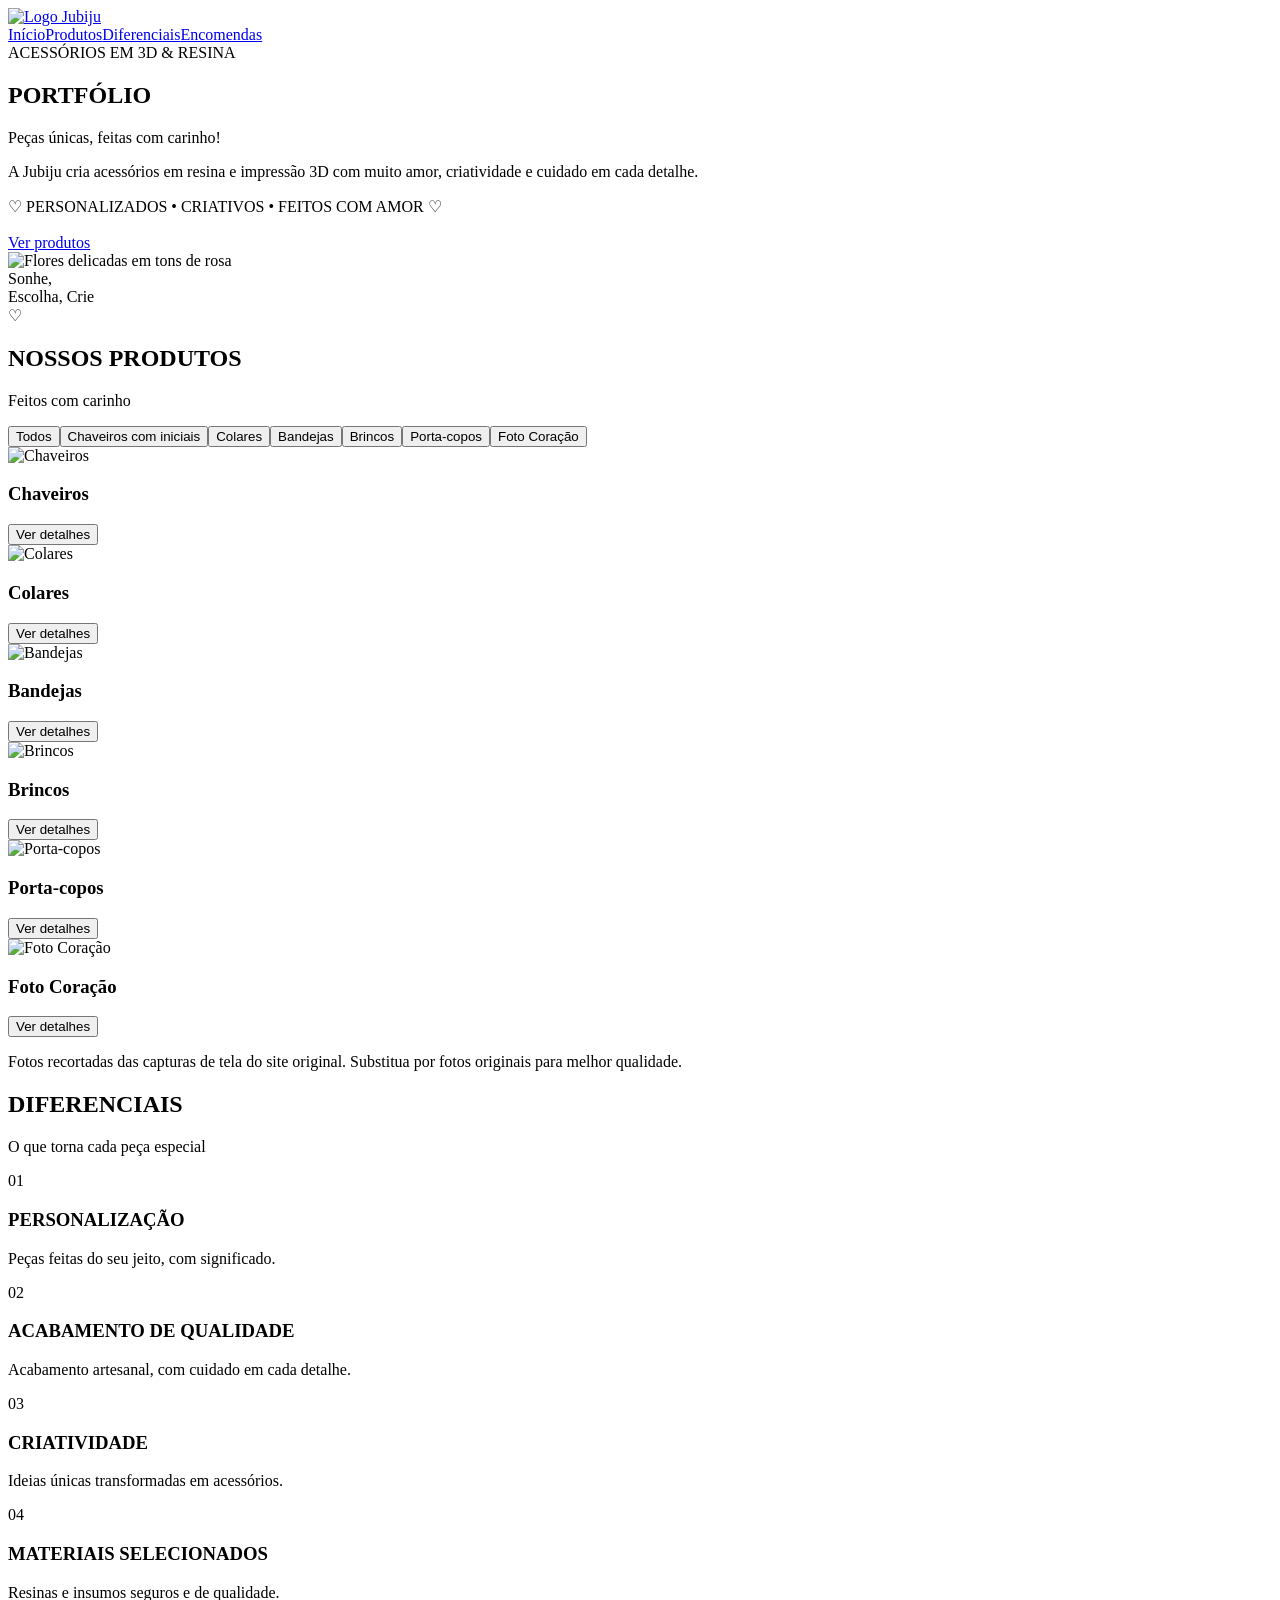
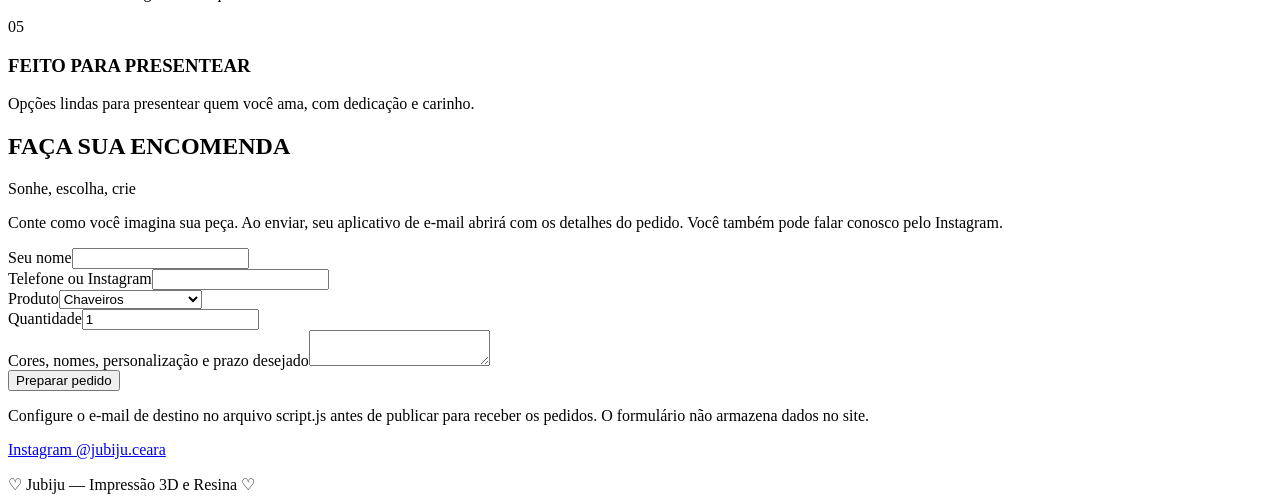
==== index.html @ cd48f94f "Add files via upload" ====
<!doctype html><html lang="pt-BR"><head><meta charset="utf-8"><meta name="viewport" content="width=device-width, initial-scale=1"><meta name="theme-color" content="#fff0f4"><meta name="description" content="Jubiju — acessórios em resina e impressão 3D, personalizados e feitos com carinho."><title>Jubiju | Portfólio — Resina e Impressão 3D</title><link rel="stylesheet" href="style.css"></head><body>
<header><a class="brand" href="#inicio" aria-label="Jubiju início"><img src="assets/logo.jpg" alt="Logo Jubiju"></a><nav><a href="#inicio">Início</a><a href="#produtos">Produtos</a><a href="#diferenciais">Diferenciais</a><a href="#encomendas">Encomendas</a></nav></header>
<main><section id="inicio" class="hero check"><div><div class="eyebrow">ACESSÓRIOS EM 3D &amp; RESINA</div><h1>PORTFÓLIO</h1><p class="script">Peças únicas, feitas com carinho!</p><p class="lead">A Jubiju cria acessórios em resina e impressão 3D com muito amor, criatividade e cuidado em cada detalhe.</p><div class="pill">♡ PERSONALIZADOS • CRIATIVOS • FEITOS COM AMOR ♡</div><br><a class="btn" href="#produtos">Ver produtos</a></div><div class="hero-art"><div class="arch"><img src="assets/flores.jpg" alt="Flores delicadas em tons de rosa"></div><div class="seal">Sonhe,<br>Escolha, Crie</div><div class="heart">♡</div></div></section>
<section id="produtos" class="section"><h2 class="section-title">NOSSOS PRODUTOS</h2><p class="subtitle">Feitos com carinho</p><div class="filters" role="group" aria-label="Filtrar produtos"><button class="filter active" data-filter="Todos">Todos</button><button class="filter" data-filter="Chaveiros com iniciais">Chaveiros com iniciais</button><button class="filter" data-filter="Colares">Colares</button><button class="filter" data-filter="Bandejas">Bandejas</button><button class="filter" data-filter="Brincos">Brincos</button><button class="filter" data-filter="Porta-copos">Porta-copos</button><button class="filter" data-filter="Foto Coração">Foto Coração</button></div><div class="cards"><article class="card" data-category="Chaveiros com iniciais"><img src="assets/chaveiros.jpg" alt="Chaveiros" loading="lazy"><div class="card-bottom"><h3>Chaveiros</h3><button class="detail" onclick="showProduct('Chaveiros','assets/chaveiros.jpg')">Ver detalhes</button></div></article>
<article class="card" data-category="Colares"><img src="assets/colares.jpg" alt="Colares" loading="lazy"><div class="card-bottom"><h3>Colares</h3><button class="detail" onclick="showProduct('Colares','assets/colares.jpg')">Ver detalhes</button></div></article>
<article class="card" data-category="Bandejas"><img src="assets/bandejas.jpg" alt="Bandejas" loading="lazy"><div class="card-bottom"><h3>Bandejas</h3><button class="detail" onclick="showProduct('Bandejas','assets/bandejas.jpg')">Ver detalhes</button></div></article>
<article class="card" data-category="Brincos"><img src="assets/brincos.jpg" alt="Brincos" loading="lazy"><div class="card-bottom"><h3>Brincos</h3><button class="detail" onclick="showProduct('Brincos','assets/brincos.jpg')">Ver detalhes</button></div></article>
<article class="card" data-category="Porta-copos"><img src="assets/portacopos.jpg" alt="Porta-copos" loading="lazy"><div class="card-bottom"><h3>Porta-copos</h3><button class="detail" onclick="showProduct('Porta-copos','assets/portacopos.jpg')">Ver detalhes</button></div></article>
<article class="card" data-category="Foto Coração"><img src="assets/coracao.jpg" alt="Foto Coração" loading="lazy"><div class="card-bottom"><h3>Foto Coração</h3><button class="detail" onclick="showProduct('Foto Coração','assets/coracao.jpg')">Ver detalhes</button></div></article></div><p class="note">Fotos recortadas das capturas de tela do site original. Substitua por fotos originais para melhor qualidade.</p></section>
<section id="diferenciais" class="striped"><div class="section"><h2 class="section-title">DIFERENCIAIS</h2><p class="subtitle">O que torna cada peça especial</p><div class="diff"><div class="diff-item"><span class="num">01</span><div><h3>PERSONALIZAÇÃO</h3><p>Peças feitas do seu jeito, com significado.</p></div></div><div class="diff-item"><span class="num">02</span><div><h3>ACABAMENTO DE QUALIDADE</h3><p>Acabamento artesanal, com cuidado em cada detalhe.</p></div></div><div class="diff-item"><span class="num">03</span><div><h3>CRIATIVIDADE</h3><p>Ideias únicas transformadas em acessórios.</p></div></div><div class="diff-item"><span class="num">04</span><div><h3>MATERIAIS SELECIONADOS</h3><p>Resinas e insumos seguros e de qualidade.</p></div></div><div class="diff-item"><span class="num">05</span><div><h3>FEITO PARA PRESENTEAR</h3><p>Opções lindas para presentear quem você ama, com dedicação e carinho.</p></div></div></div></div></section>
<section id="encomendas" class="section order"><h2 class="section-title">FAÇA SUA ENCOMENDA</h2><p class="subtitle">Sonhe, escolha, crie</p><p>Conte como você imagina sua peça. Ao enviar, seu aplicativo de e-mail abrirá com os detalhes do pedido. Você também pode falar conosco pelo Instagram.</p><form id="orderform" class="formgrid"><div class="field"><label for="nome">Seu nome</label><input id="nome" required></div><div class="field"><label for="contato">Telefone ou Instagram</label><input id="contato" required></div><div class="field"><label for="produto">Produto</label><select id="produto"><option>Chaveiros</option><option>Colares</option><option>Bandejas</option><option>Brincos</option><option>Porta-copos</option><option>Foto Coração</option><option>Impressão 3D</option><option>Outro personalizado</option></select></div><div class="field"><label for="quantidade">Quantidade</label><input id="quantidade" type="number" min="1" value="1" required></div><div class="field full"><label for="detalhes">Cores, nomes, personalização e prazo desejado</label><textarea id="detalhes" required></textarea></div><div class="field full"><button type="submit" class="btn">Preparar pedido</button></div></form><p class="note" id="status">Configure o e-mail de destino no arquivo script.js antes de publicar para receber os pedidos. O formulário não armazena dados no site.</p><p><a href="https://www.instagram.com/jubiju.ceara/" target="_blank" rel="noopener">Instagram @jubiju.ceara</a></p></section></main><footer>♡ Jubiju — Impressão 3D e Resina ♡</footer><dialog id="productDialog"><button class="close" onclick="document.getElementById('productDialog').close()" aria-label="Fechar">×</button><img id="dialogImg" alt=""><h2 id="dialogTitle"></h2><p>Peça artesanal. Consulte as opções de personalização e disponibilidade.</p><a class="btn" href="#encomendas" onclick="document.getElementById('productDialog').close()">Quero encomendar</a></dialog><script src="script.js"></script></body></html>
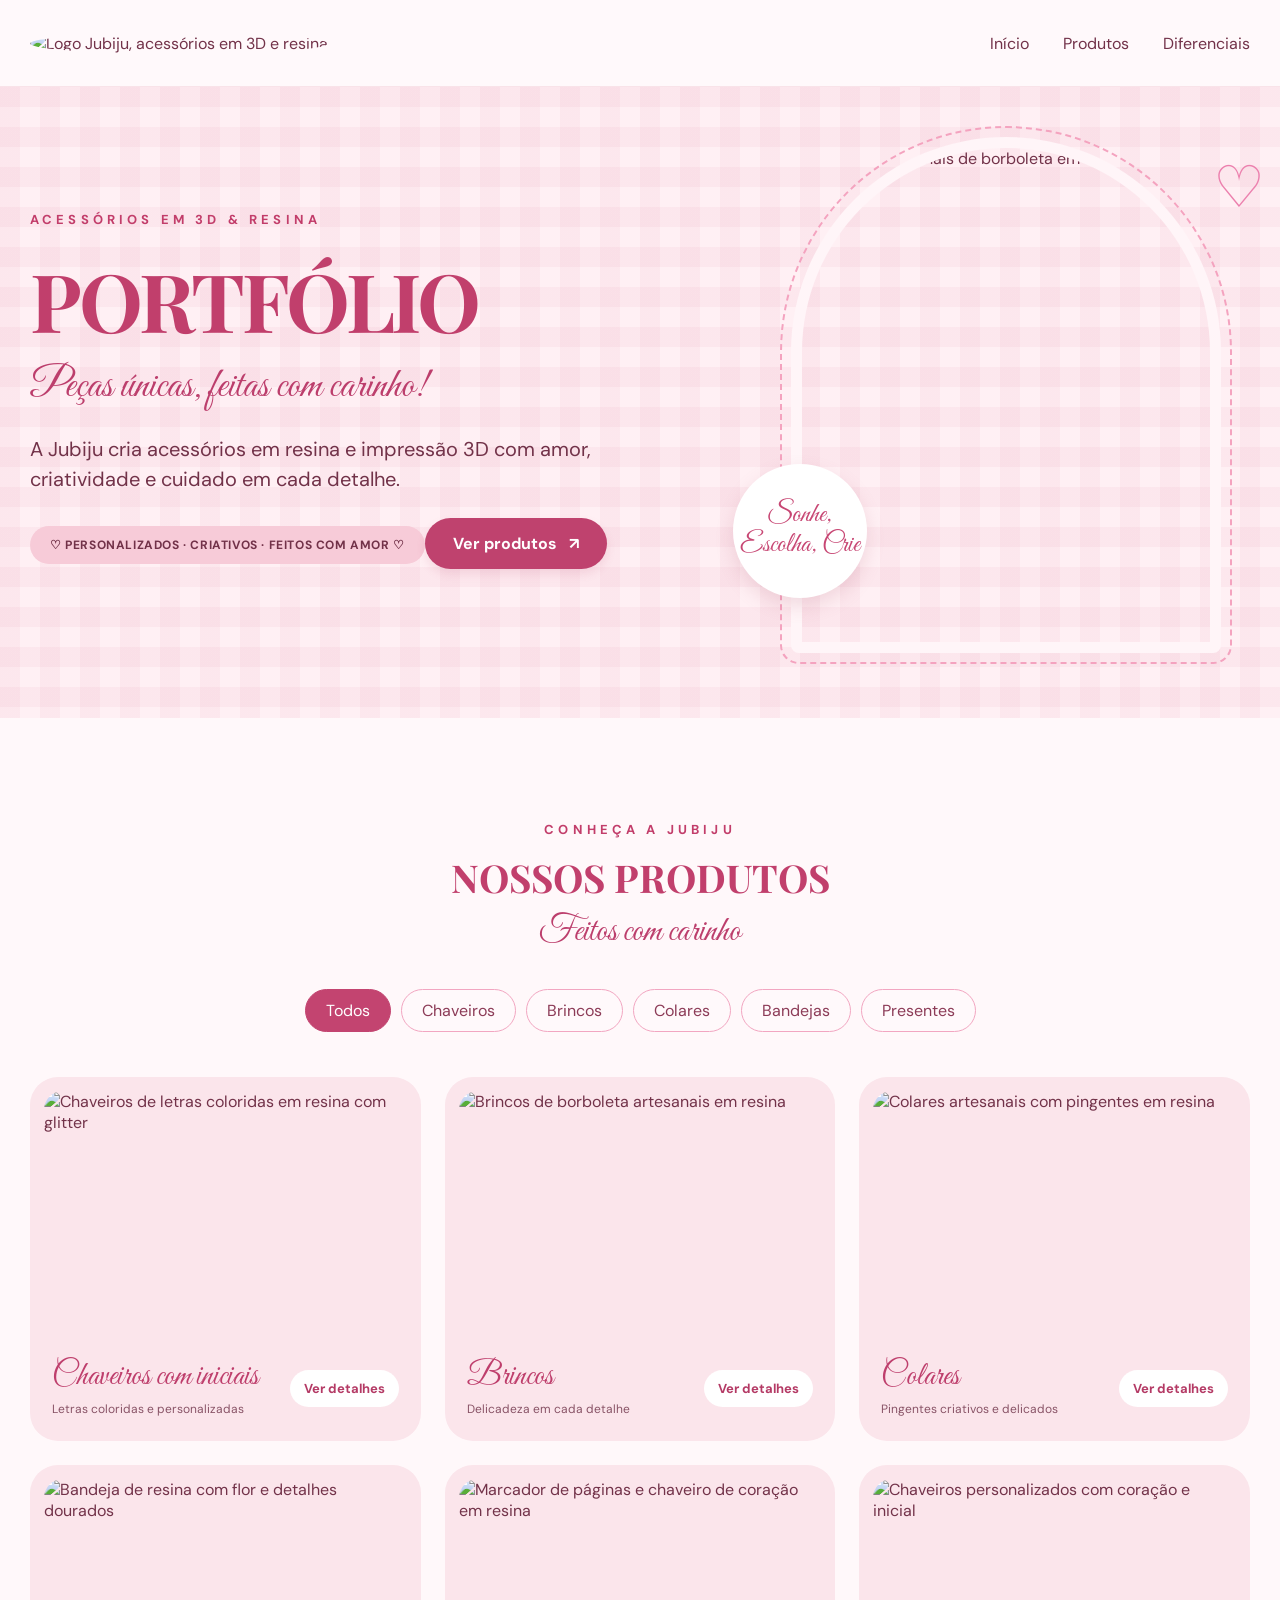
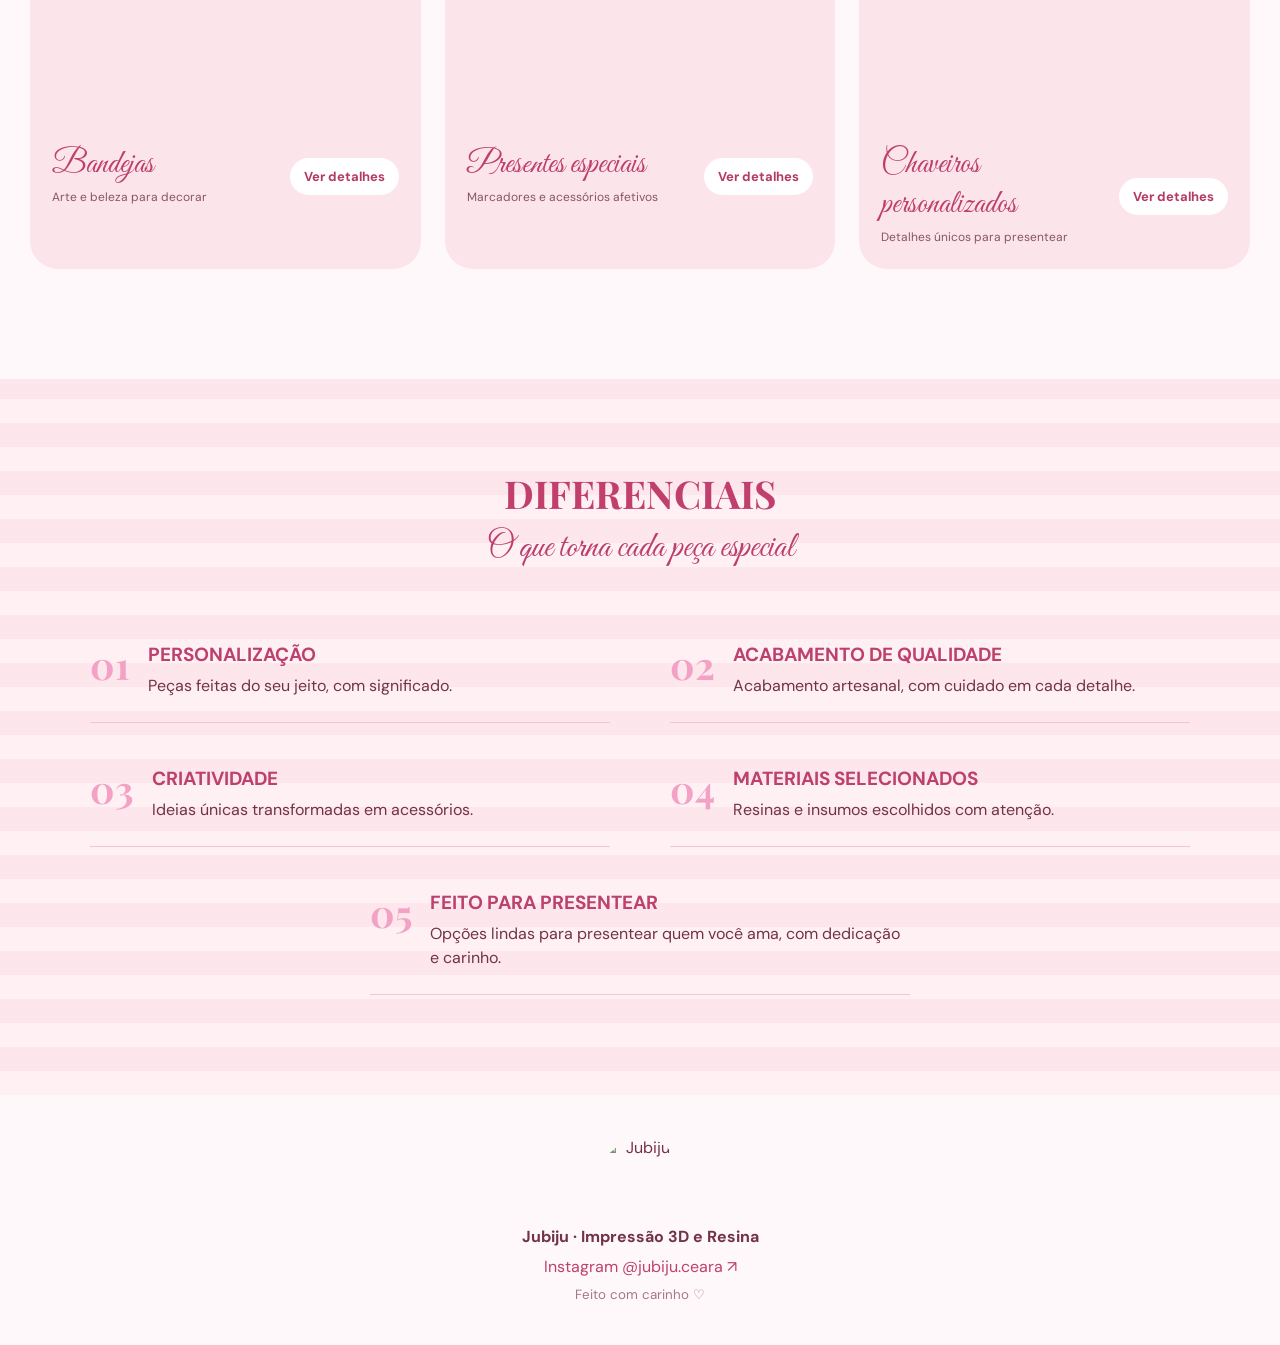
==== commit e4ee1d8f: "Add files via upload" ====
--- a/index.html
+++ b/index.html
@@ -1,11 +1,15 @@
-<!doctype html><html lang="pt-BR"><head><meta charset="utf-8"><meta name="viewport" content="width=device-width, initial-scale=1"><meta name="theme-color" content="#fff0f4"><meta name="description" content="Jubiju — acessórios em resina e impressão 3D, personalizados e feitos com carinho."><title>Jubiju | Portfólio — Resina e Impressão 3D</title><link rel="stylesheet" href="style.css"></head><body>
-<header><a class="brand" href="#inicio" aria-label="Jubiju início"><img src="assets/logo.jpg" alt="Logo Jubiju"></a><nav><a href="#inicio">Início</a><a href="#produtos">Produtos</a><a href="#diferenciais">Diferenciais</a><a href="#encomendas">Encomendas</a></nav></header>
-<main><section id="inicio" class="hero check"><div><div class="eyebrow">ACESSÓRIOS EM 3D &amp; RESINA</div><h1>PORTFÓLIO</h1><p class="script">Peças únicas, feitas com carinho!</p><p class="lead">A Jubiju cria acessórios em resina e impressão 3D com muito amor, criatividade e cuidado em cada detalhe.</p><div class="pill">♡ PERSONALIZADOS • CRIATIVOS • FEITOS COM AMOR ♡</div><br><a class="btn" href="#produtos">Ver produtos</a></div><div class="hero-art"><div class="arch"><img src="assets/flores.jpg" alt="Flores delicadas em tons de rosa"></div><div class="seal">Sonhe,<br>Escolha, Crie</div><div class="heart">♡</div></div></section>
-<section id="produtos" class="section"><h2 class="section-title">NOSSOS PRODUTOS</h2><p class="subtitle">Feitos com carinho</p><div class="filters" role="group" aria-label="Filtrar produtos"><button class="filter active" data-filter="Todos">Todos</button><button class="filter" data-filter="Chaveiros com iniciais">Chaveiros com iniciais</button><button class="filter" data-filter="Colares">Colares</button><button class="filter" data-filter="Bandejas">Bandejas</button><button class="filter" data-filter="Brincos">Brincos</button><button class="filter" data-filter="Porta-copos">Porta-copos</button><button class="filter" data-filter="Foto Coração">Foto Coração</button></div><div class="cards"><article class="card" data-category="Chaveiros com iniciais"><img src="assets/chaveiros.jpg" alt="Chaveiros" loading="lazy"><div class="card-bottom"><h3>Chaveiros</h3><button class="detail" onclick="showProduct('Chaveiros','assets/chaveiros.jpg')">Ver detalhes</button></div></article>
-<article class="card" data-category="Colares"><img src="assets/colares.jpg" alt="Colares" loading="lazy"><div class="card-bottom"><h3>Colares</h3><button class="detail" onclick="showProduct('Colares','assets/colares.jpg')">Ver detalhes</button></div></article>
-<article class="card" data-category="Bandejas"><img src="assets/bandejas.jpg" alt="Bandejas" loading="lazy"><div class="card-bottom"><h3>Bandejas</h3><button class="detail" onclick="showProduct('Bandejas','assets/bandejas.jpg')">Ver detalhes</button></div></article>
-<article class="card" data-category="Brincos"><img src="assets/brincos.jpg" alt="Brincos" loading="lazy"><div class="card-bottom"><h3>Brincos</h3><button class="detail" onclick="showProduct('Brincos','assets/brincos.jpg')">Ver detalhes</button></div></article>
-<article class="card" data-category="Porta-copos"><img src="assets/portacopos.jpg" alt="Porta-copos" loading="lazy"><div class="card-bottom"><h3>Porta-copos</h3><button class="detail" onclick="showProduct('Porta-copos','assets/portacopos.jpg')">Ver detalhes</button></div></article>
-<article class="card" data-category="Foto Coração"><img src="assets/coracao.jpg" alt="Foto Coração" loading="lazy"><div class="card-bottom"><h3>Foto Coração</h3><button class="detail" onclick="showProduct('Foto Coração','assets/coracao.jpg')">Ver detalhes</button></div></article></div><p class="note">Fotos recortadas das capturas de tela do site original. Substitua por fotos originais para melhor qualidade.</p></section>
-<section id="diferenciais" class="striped"><div class="section"><h2 class="section-title">DIFERENCIAIS</h2><p class="subtitle">O que torna cada peça especial</p><div class="diff"><div class="diff-item"><span class="num">01</span><div><h3>PERSONALIZAÇÃO</h3><p>Peças feitas do seu jeito, com significado.</p></div></div><div class="diff-item"><span class="num">02</span><div><h3>ACABAMENTO DE QUALIDADE</h3><p>Acabamento artesanal, com cuidado em cada detalhe.</p></div></div><div class="diff-item"><span class="num">03</span><div><h3>CRIATIVIDADE</h3><p>Ideias únicas transformadas em acessórios.</p></div></div><div class="diff-item"><span class="num">04</span><div><h3>MATERIAIS SELECIONADOS</h3><p>Resinas e insumos seguros e de qualidade.</p></div></div><div class="diff-item"><span class="num">05</span><div><h3>FEITO PARA PRESENTEAR</h3><p>Opções lindas para presentear quem você ama, com dedicação e carinho.</p></div></div></div></div></section>
-<section id="encomendas" class="section order"><h2 class="section-title">FAÇA SUA ENCOMENDA</h2><p class="subtitle">Sonhe, escolha, crie</p><p>Conte como você imagina sua peça. Ao enviar, seu aplicativo de e-mail abrirá com os detalhes do pedido. Você também pode falar conosco pelo Instagram.</p><form id="orderform" class="formgrid"><div class="field"><label for="nome">Seu nome</label><input id="nome" required></div><div class="field"><label for="contato">Telefone ou Instagram</label><input id="contato" required></div><div class="field"><label for="produto">Produto</label><select id="produto"><option>Chaveiros</option><option>Colares</option><option>Bandejas</option><option>Brincos</option><option>Porta-copos</option><option>Foto Coração</option><option>Impressão 3D</option><option>Outro personalizado</option></select></div><div class="field"><label for="quantidade">Quantidade</label><input id="quantidade" type="number" min="1" value="1" required></div><div class="field full"><label for="detalhes">Cores, nomes, personalização e prazo desejado</label><textarea id="detalhes" required></textarea></div><div class="field full"><button type="submit" class="btn">Preparar pedido</button></div></form><p class="note" id="status">Configure o e-mail de destino no arquivo script.js antes de publicar para receber os pedidos. O formulário não armazena dados no site.</p><p><a href="https://www.instagram.com/jubiju.ceara/" target="_blank" rel="noopener">Instagram @jubiju.ceara</a></p></section></main><footer>♡ Jubiju — Impressão 3D e Resina ♡</footer><dialog id="productDialog"><button class="close" onclick="document.getElementById('productDialog').close()" aria-label="Fechar">×</button><img id="dialogImg" alt=""><h2 id="dialogTitle"></h2><p>Peça artesanal. Consulte as opções de personalização e disponibilidade.</p><a class="btn" href="#encomendas" onclick="document.getElementById('productDialog').close()">Quero encomendar</a></dialog><script src="script.js"></script></body></html>+<!doctype html><html lang="pt-BR"><head><meta charset="utf-8"><meta name="viewport" content="width=device-width,initial-scale=1"><meta name="description" content="Portfólio Jubiju: acessórios em resina e impressão 3D, feitos com carinho."><meta name="theme-color" content="#fff7f9"><title>Jubiju | Portfólio de produtos</title><link rel="icon" href="assets/logo.webp"><link rel="preconnect" href="https://fonts.googleapis.com"><link rel="preconnect" href="https://fonts.gstatic.com" crossorigin><link href="https://fonts.googleapis.com/css2?family=DM+Sans:wght@400;500;600;700&family=Playfair+Display:wght@500;600;700&family=Great+Vibes&display=swap" rel="stylesheet"><link rel="stylesheet" href="style.css"></head><body>
+<header class="header"><div class="wrap nav"><a href="#inicio" aria-label="Jubiju, início"><img class="logo" src="assets/logo.webp" alt="Logo Jubiju, acessórios em 3D e resina"></a><nav aria-label="Navegação principal"><a href="#inicio">Início</a><a href="#produtos">Produtos</a><a href="#diferenciais">Diferenciais</a></nav></div></header>
+<main><section class="hero" id="inicio"><div class="wrap hero-inner"><div class="hero-copy"><p class="eyebrow">ACESSÓRIOS EM 3D &amp; RESINA</p><h1>PORTFÓLIO</h1><p class="script intro">Peças únicas, feitas com carinho!</p><p class="description">A Jubiju cria acessórios em resina e impressão 3D com amor, criatividade e cuidado em cada detalhe.</p><p class="tag">♡ PERSONALIZADOS · CRIATIVOS · FEITOS COM AMOR ♡</p><a class="primary" href="#produtos">Ver produtos <span aria-hidden="true">↗</span></a></div><div class="hero-art"><div class="arch"><img src="assets/brincos.webp" alt="Brincos artesanais de borboleta em tons delicados"></div><div class="seal">Sonhe,<br> Escolha, Crie</div><span class="heart" aria-hidden="true">♡</span></div></div></section>
+<section class="products wrap" id="produtos"><div class="section-head"><p class="eyebrow">CONHEÇA A JUBIJU</p><h2>NOSSOS PRODUTOS</h2><p class="script">Feitos com carinho</p></div><div class="filters" role="group" aria-label="Filtrar produtos"><button class="filter active" data-filter="todos" aria-pressed="true">Todos</button><button class="filter" data-filter="chaveiros" aria-pressed="false">Chaveiros</button><button class="filter" data-filter="brincos" aria-pressed="false">Brincos</button><button class="filter" data-filter="colares" aria-pressed="false">Colares</button><button class="filter" data-filter="bandejas" aria-pressed="false">Bandejas</button><button class="filter" data-filter="presentes" aria-pressed="false">Presentes</button></div>
+<div class="catalog" id="catalogo">
+<article class="product" data-category="chaveiros"><img src="assets/chaveiros-iniciais.webp" alt="Chaveiros de letras coloridas em resina com glitter" loading="lazy"><div class="product-body"><div><h3>Chaveiros com iniciais</h3><p>Letras coloridas e personalizadas</p></div><button class="detail" data-product="Chaveiros com iniciais" data-desc="Letras em resina com glitter, cores e acabamentos variados.">Ver detalhes</button></div></article>
+<article class="product" data-category="brincos"><img src="assets/brincos.webp" alt="Brincos de borboleta artesanais em resina" loading="lazy"><div class="product-body"><div><h3>Brincos</h3><p>Delicadeza em cada detalhe</p></div><button class="detail" data-product="Brincos" data-desc="Brincos artesanais com formatos e combinações de cores variadas.">Ver detalhes</button></div></article>
+<article class="product" data-category="colares"><img src="assets/colares.webp" alt="Colares artesanais com pingentes em resina" loading="lazy"><div class="product-body"><div><h3>Colares</h3><p>Pingentes criativos e delicados</p></div><button class="detail" data-product="Colares" data-desc="Colares com pingentes em resina, com formatos e tonalidades especiais.">Ver detalhes</button></div></article>
+<article class="product" data-category="bandejas"><img src="assets/bandeja.webp" alt="Bandeja de resina com flor e detalhes dourados" loading="lazy"><div class="product-body"><div><h3>Bandejas</h3><p>Arte e beleza para decorar</p></div><button class="detail" data-product="Bandejas" data-desc="Bandejas decorativas em resina com composições florais e acabamentos especiais.">Ver detalhes</button></div></article>
+<article class="product" data-category="presentes"><img src="assets/marcador.webp" alt="Marcador de páginas e chaveiro de coração em resina" loading="lazy"><div class="product-body"><div><h3>Presentes especiais</h3><p>Marcadores e acessórios afetivos</p></div><button class="detail" data-product="Presentes especiais" data-desc="Marcadores de páginas e acessórios em resina para presentear.">Ver detalhes</button></div></article>
+<article class="product" data-category="chaveiros presentes"><img src="assets/chaveiros-coracao.webp" alt="Chaveiros personalizados com coração e inicial" loading="lazy"><div class="product-body"><div><h3>Chaveiros personalizados</h3><p>Detalhes únicos para presentear</p></div><button class="detail" data-product="Chaveiros personalizados" data-desc="Chaveiros com iniciais, corações e detalhes brilhantes.">Ver detalhes</button></div></article>
+</div></section>
+<section class="differentials" id="diferenciais"><div class="wrap"><div class="section-head"><h2>DIFERENCIAIS</h2><p class="script">O que torna cada peça especial</p></div><div class="features"><div class="feature"><span>01</span><div><h3>PERSONALIZAÇÃO</h3><p>Peças feitas do seu jeito, com significado.</p></div></div><div class="feature"><span>02</span><div><h3>ACABAMENTO DE QUALIDADE</h3><p>Acabamento artesanal, com cuidado em cada detalhe.</p></div></div><div class="feature"><span>03</span><div><h3>CRIATIVIDADE</h3><p>Ideias únicas transformadas em acessórios.</p></div></div><div class="feature"><span>04</span><div><h3>MATERIAIS SELECIONADOS</h3><p>Resinas e insumos escolhidos com atenção.</p></div></div><div class="feature last"><span>05</span><div><h3>FEITO PARA PRESENTEAR</h3><p>Opções lindas para presentear quem você ama, com dedicação e carinho.</p></div></div></div></div></section></main>
+<footer><img src="assets/logo.webp" alt="Jubiju"><p>Jubiju · Impressão 3D e Resina</p><a href="https://www.instagram.com/jubiju.ceara/" target="_blank" rel="noopener noreferrer">Instagram @jubiju.ceara ↗</a><small>Feito com carinho ♡</small></footer>
+<dialog id="productDialog" aria-labelledby="dialogTitle"><button class="close" aria-label="Fechar detalhes">×</button><p class="eyebrow">PORTFÓLIO JUBIJU</p><h2 id="dialogTitle"></h2><p id="dialogDesc"></p><p class="dialog-note">Para consultar opções e disponibilidade, visite nosso Instagram.</p><a href="https://www.instagram.com/jubiju.ceara/" target="_blank" rel="noopener noreferrer" class="primary">Visitar Instagram ↗</a></dialog><script src="script.js"></script></body></html>
--- a/style.css
+++ b/style.css
@@ -0,0 +1 @@
+*{box-sizing:border-box}html{scroll-behavior:smooth}body{margin:0;background:#fff8fa;color:#723249;font-family:"DM Sans",Arial,sans-serif}button,a{font:inherit}a{text-decoration:none;color:inherit}.wrap{width:min(1220px,calc(100% - 56px));margin:auto}.header{background:#fff9fb;position:sticky;top:0;z-index:10;border-bottom:1px solid #f9e3e9}.nav{height:86px;display:flex;justify-content:space-between;align-items:center}.logo{width:70px;height:70px;object-fit:cover;border-radius:50%}.nav nav{display:flex;gap:34px}.nav nav a{font-size:16px;transition:color .2s}.nav nav a:hover{color:#c33f70}.hero{background-color:#fff0f4;background-image:linear-gradient(90deg,rgba(226,141,166,.085) 50%,transparent 50%),linear-gradient(rgba(226,141,166,.085) 50%,transparent 50%);background-size:40px 40px}.hero-inner{min-height:620px;display:grid;grid-template-columns:1.15fr .85fr;align-items:center;gap:70px;padding:50px 0 65px}.eyebrow{color:#c23d6a;letter-spacing:.32em;font-size:13px;font-weight:700}.hero h1{font:700 clamp(58px,6.3vw,100px)/1.15 "Playfair Display",Georgia,serif;letter-spacing:-.04em;color:#c13f6c;margin:26px 0 12px}.script{font-family:"Great Vibes",cursive;color:#bc3e6c;font-size:40px;line-height:1.25}.intro{font-size:clamp(34px,3.2vw,50px);margin:14px 0 22px}.description{font-size:20px;line-height:1.5;max-width:590px}.tag{display:inline-block;background:#f7cbd8;padding:11px 20px;border-radius:40px;font-size:12px;font-weight:700;letter-spacing:.05em;margin:12px 0 28px}.primary{display:inline-flex;align-items:center;gap:12px;background:#bf426e;color:white;border-radius:40px;padding:15px 28px;font-weight:700;box-shadow:0 5px 10px #bd4a7222}.primary:hover{background:#a92f5a}.hero-art{position:relative;max-width:430px;width:100%;margin:auto}.arch{aspect-ratio:4/4.8;border-radius:220px 220px 8px 8px;overflow:hidden;border:11px solid #fff5f8;outline:2px dashed #f4a3bf;outline-offset:9px}.arch img{width:100%;height:100%;object-fit:cover}.seal{position:absolute;left:-58px;bottom:55px;width:134px;height:134px;background:#fff;border-radius:50%;display:grid;place-content:center;text-align:center;font-family:"Great Vibes",cursive;font-size:27px;line-height:1.1;color:#c74673;box-shadow:0 8px 18px #b5647930}.heart{position:absolute;right:-44px;top:12px;font-size:58px;color:#ec80ae}.products{padding:90px 0 110px}.section-head{text-align:center;margin-bottom:34px}.section-head h2{font:700 clamp(34px,3vw,48px) "Playfair Display",Georgia,serif;color:#c13f6c;margin:8px 0}.section-head .script{font-size:35px;margin:0}.filters{display:flex;justify-content:center;flex-wrap:wrap;gap:10px;margin:34px 0 45px}.filter{border:1px solid #f2a6c1;background:#fff9fb;color:#8c3b57;border-radius:40px;padding:10px 20px;cursor:pointer}.filter:hover,.filter.active{background:#c34470;color:white;border-color:#c34470}.catalog{display:grid;grid-template-columns:repeat(3,minmax(0,1fr));gap:24px}.product{background:#fbe5eb;border-radius:28px;padding:14px;min-width:0}.product[hidden]{display:none}.product img{width:100%;height:250px;object-fit:cover;border-radius:19px;display:block}.product-body{display:flex;align-items:center;justify-content:space-between;gap:12px;padding:16px 8px 6px}.product h3{font-family:"Great Vibes",cursive;font-size:32px;color:#be3e6c;font-weight:400;margin:0}.product p{font-size:12px;color:#885366;margin:4px 0}.detail{white-space:nowrap;background:white;color:#b43a65;border:0;border-radius:25px;padding:10px 14px;cursor:pointer;font-weight:700;font-size:13px}.detail:hover{background:#c34470;color:white}.differentials{padding:80px 0 100px;background-color:#fff0f4;background-image:repeating-linear-gradient(0deg,transparent 0,transparent 24px,rgba(230,130,159,.09) 24px,rgba(230,130,159,.09) 48px)}.features{display:grid;grid-template-columns:1fr 1fr;gap:22px 60px;margin:50px auto 0;max-width:1100px}.feature{display:flex;align-items:start;gap:18px;padding:18px 0 24px;border-bottom:1px solid #f5c4d3}.feature span{font:700 38px "Playfair Display",serif;color:#f3a1c5}.feature h3{font-size:19px;color:#bd416e;margin:3px 0 7px}.feature p{font-size:16px;line-height:1.5;margin:0}.feature.last{grid-column:1/-1;max-width:540px;justify-self:center}footer{padding:42px 20px;background:#fff8fa;text-align:center;display:flex;align-items:center;flex-direction:column;gap:9px}footer img{width:80px;height:80px;border-radius:50%}footer p{margin:0;font-weight:700}footer a{color:#bd416e}footer small{color:#a57686}dialog{border:0;border-radius:22px;padding:35px;max-width:440px;width:calc(100% - 32px);color:#723249;box-shadow:0 20px 70px #50253555}dialog::backdrop{background:#4a1c2e80}dialog h2{font:600 32px "Playfair Display",serif;color:#c13f6c}dialog p{line-height:1.6}.dialog-note{font-size:14px}.close{position:absolute;top:12px;right:16px;background:none;border:0;font-size:30px;cursor:pointer;color:#a73d66}@media(max-width:900px){.hero-inner{gap:35px}.catalog{grid-template-columns:repeat(2,minmax(0,1fr))}.hero h1{font-size:62px}.description{font-size:17px}.seal{left:-25px}}@media(max-width:650px){.wrap{width:min(100% - 32px,500px)}.nav{height:70px}.logo{height:54px;width:54px}.nav nav{gap:14px}.nav nav a{font-size:13px}.hero-inner{grid-template-columns:1fr;padding:48px 0 65px;gap:55px}.hero h1{font-size:clamp(52px,13vw,76px)}.description{font-size:17px}.intro{font-size:37px}.hero-art{width:80%;max-width:340px}.seal{height:100px;width:100px;font-size:22px;left:-34px;bottom:28px}.heart{right:-20px}.products{padding:65px 0}.catalog{grid-template-columns:1fr;gap:18px}.product img{height:270px}.filters{gap:8px}.filter{font-size:13px;padding:9px 14px}.features{grid-template-columns:1fr;gap:0}.feature.last{grid-column:auto}.differentials{padding:65px 0}.tag{font-size:10px;padding:10px 13px}}@media(prefers-reduced-motion:reduce){html{scroll-behavior:auto}}
